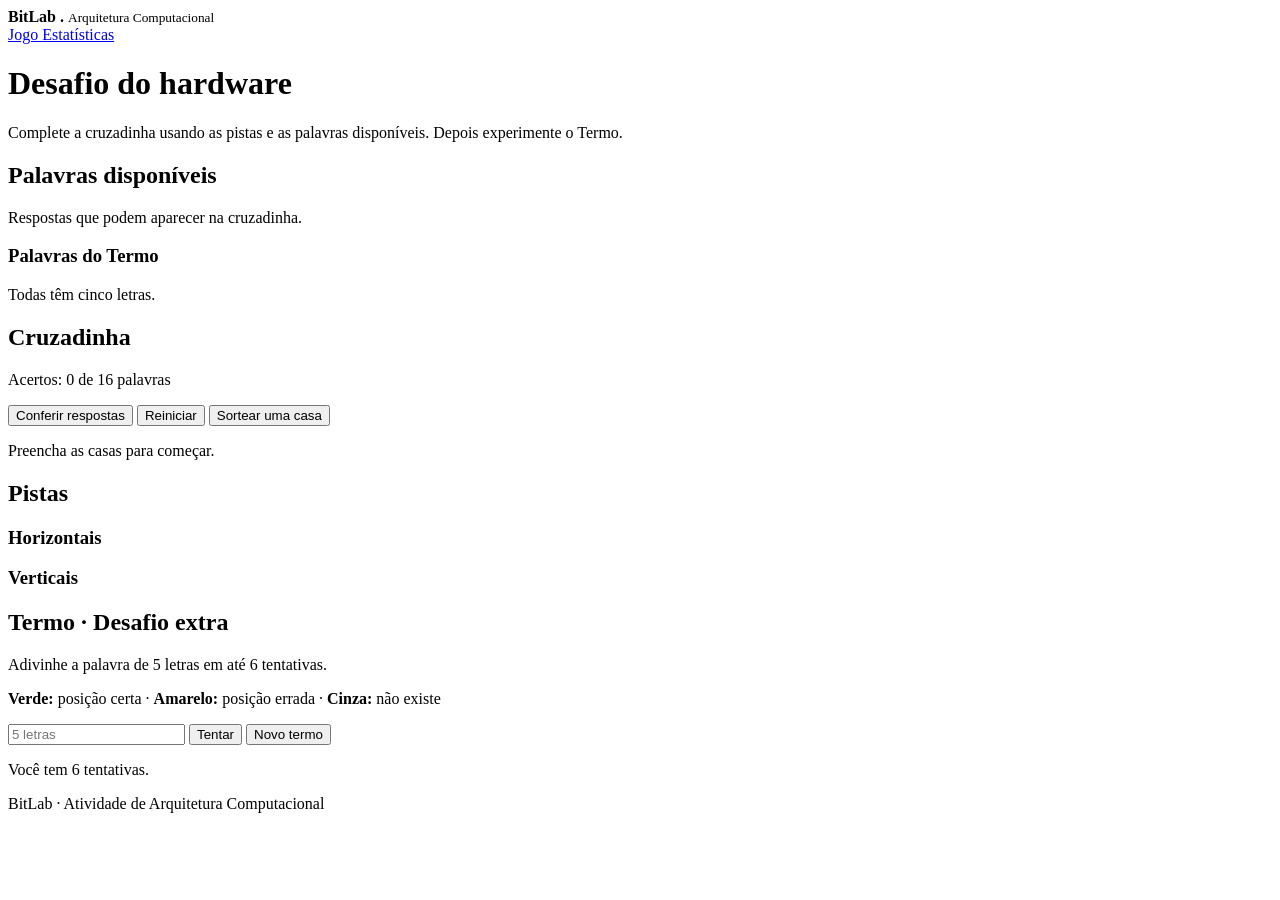
==== index.html @ ca6fa764 "adicionar arquivos" ====
<!DOCTYPE html>
<html lang="pt-br">
 <head>
  <meta charset="utf-8"/>
  <meta content="width=device-width, initial-scale=1.0" name="viewport"/>
  <title>
   BitLab | Arquitetura Computacional
  </title>
  <link href="https://fonts.googleapis.com" rel="preconnect"/>
  <link crossorigin="" href="https://fonts.gstatic.com" rel="preconnect"/>
  <link href="https://fonts.googleapis.com/css2?family=Outfit:wght@400;500;600;700;800&amp;display=swap" rel="stylesheet"/>
  <link href="css/style.css" rel="stylesheet"/>
 </head>
 <body>
  <header class="navbar">
   <div class="navbar-conteudo">
    <div class="marca">
     <strong>
      BitLab
      <span>
       .
      </span>
     </strong>
     <small>
      Arquitetura Computacional
     </small>
    </div>
    <nav aria-label="Navegação principal">
     <a class="ativo" href="index.html">
      Jogo
     </a>
     <a href="estatisticas.html">
      Estatísticas
     </a>
    </nav>
   </div>
  </header>
  <main>
   <div class="introducao">
    <h1>
     Desafio do hardware
    </h1>
    <p>
     Complete a cruzadinha usando as pistas e as palavras disponíveis. Depois experimente o Termo.
    </p>
   </div>
   <div class="layout-jogo">
    <aside class="painel lista-lateral">
     <h2>
      Palavras disponíveis
     </h2>
     <p>
      Respostas que podem aparecer na cruzadinha.
     </p>
     <div id="div_palavras">
     </div>
     <h3>
      Palavras do Termo
     </h3>
     <p>
      Todas têm cinco letras.
     </p>
     <div id="div_palavras_termo">
     </div>
    </aside>
    <div class="conteudo-principal">
     <div class="jogo">
      <section class="painel tabuleiro-painel">
       <div class="titulo-tabuleiro">
        <h2>
         Cruzadinha
        </h2>
        <p id="div_contador">
         Acertos: 0 de 16 palavras
        </p>
       </div>
       <div class="area-tabuleiro">
        <div id="div_tabuleiro">
        </div>
       </div>
       <div class="botoes">
        <button onclick="conferir()">
         Conferir respostas
        </button>
        <button class="botao-secundario" onclick="iniciar()">
         Reiniciar
        </button>
        <button class="botao-secundario" onclick="sortearCasa()">
         Sortear uma casa
        </button>
       </div>
       <p id="div_mensagem">
        Preencha as casas para começar.
       </p>
      </section>
      <section class="painel pistas">
       <h2>
        Pistas
       </h2>
       <h3>
        Horizontais
       </h3>
       <div id="div_horizontais">
       </div>
       <h3>
        Verticais
       </h3>
       <div id="div_verticais">
       </div>
      </section>
     </div>
     <section class="painel jogo-termo">
      <div>
       <h2>
        Termo
        <span>
         · Desafio extra
        </span>
       </h2>
       <p>
        Adivinhe a palavra de 5 letras em até 6 tentativas.
       </p>
       <p class="legenda-termo">
        <b>
         Verde:
        </b>
        posição certa ·
        <b>
         Amarelo:
        </b>
        posição errada ·
        <b>
         Cinza:
        </b>
        não existe
       </p>
       <div class="entrada-termo">
        <input aria-label="Digite uma palavra com cinco letras" autocomplete="off" id="ipt_termo" maxlength="5" onkeydown="if (event.key == 'Enter') tentarTermo()" placeholder="5 letras" type="text"/>
        <button onclick="tentarTermo()">
         Tentar
        </button>
        <button class="botao-secundario" onclick="iniciarTermo()">
         Novo termo
        </button>
       </div>
       <p id="div_aviso_termo">
        Você tem 6 tentativas.
       </p>
      </div>
      <div id="div_grade_termo">
      </div>
     </section>
    </div>
   </div>
   <footer>
    BitLab · Atividade de Arquitetura Computacional
   </footer>
  </main>
  <script src="javascript/script.js"></script>
 </body>
</html>
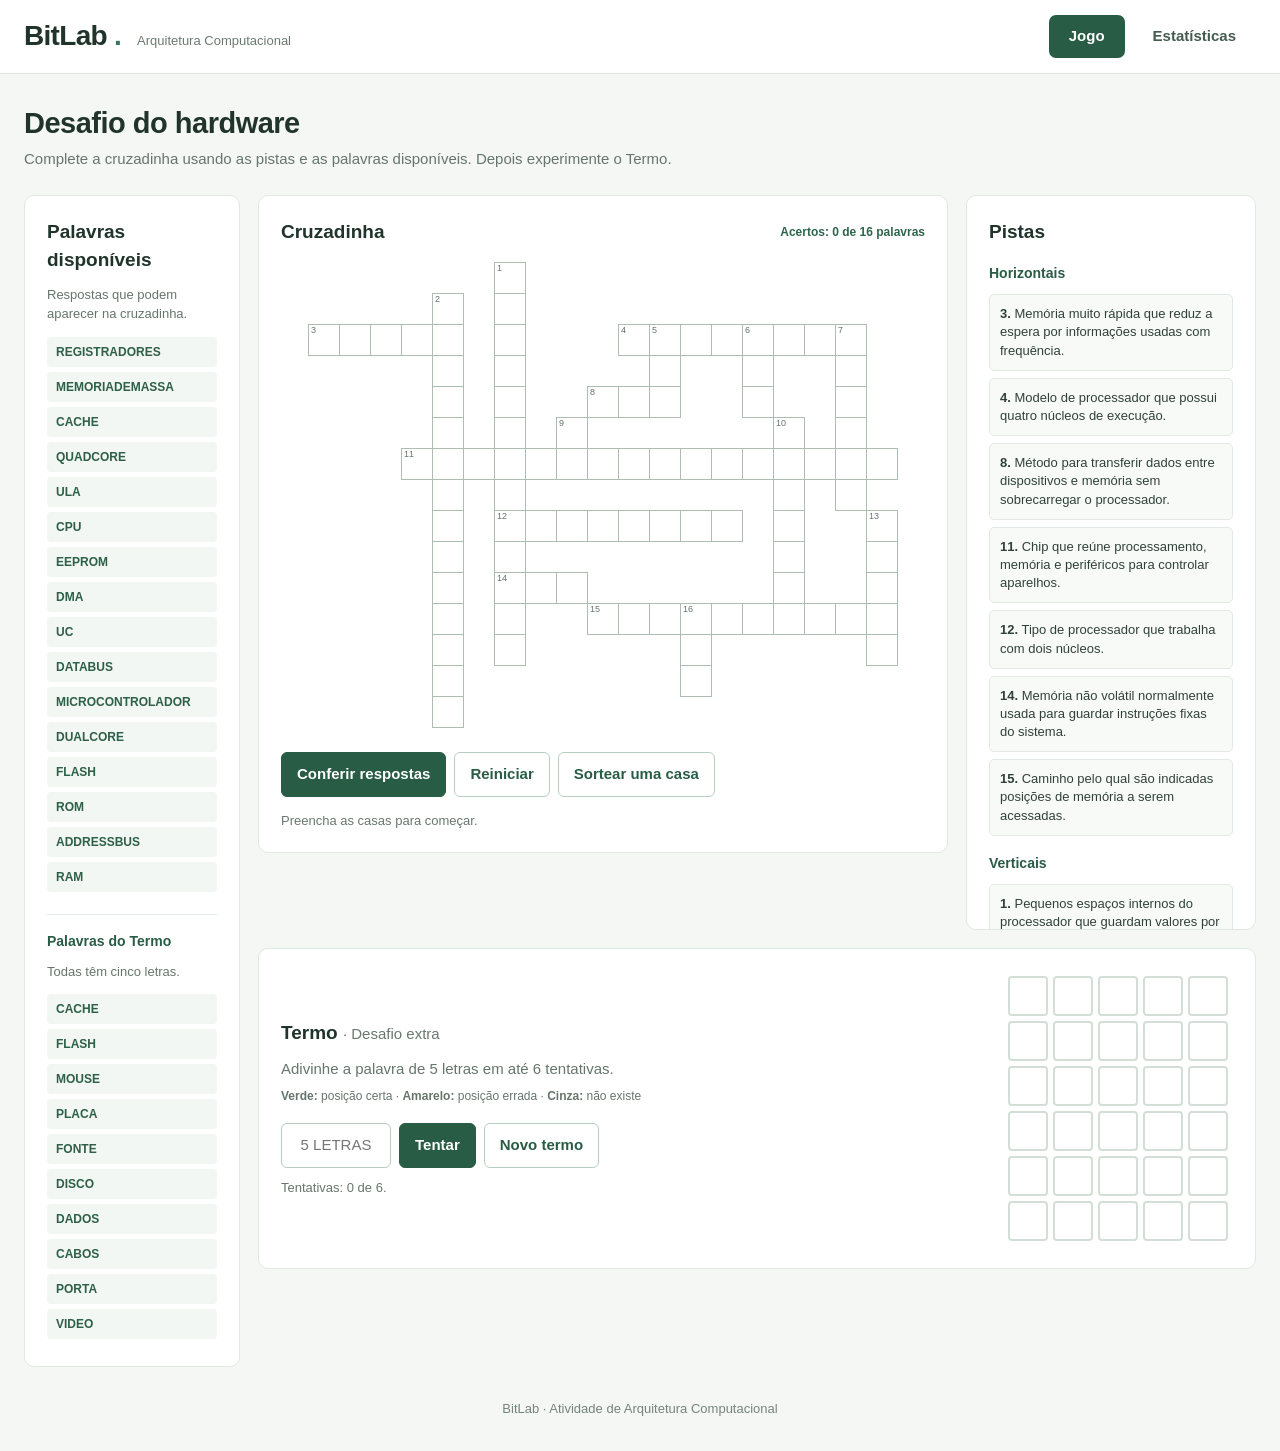
==== commit 0f4d2cf6: "fix" ====
--- a/index.html
+++ b/index.html
@@ -52,7 +52,7 @@
      <p>
       Respostas que podem aparecer na cruzadinha.
      </p>
-     <div id="div_palavras">
+     <div id="palavras">
      </div>
      <h3>
       Palavras do Termo
@@ -60,7 +60,7 @@
      <p>
       Todas têm cinco letras.
      </p>
-     <div id="div_palavras_termo">
+     <div id="palavras_termo">
      </div>
     </aside>
     <div class="conteudo-principal">
@@ -70,12 +70,12 @@
         <h2>
          Cruzadinha
         </h2>
-        <p id="div_contador">
+        <p id="contador">
          Acertos: 0 de 16 palavras
         </p>
        </div>
        <div class="area-tabuleiro">
-        <div id="div_tabuleiro">
+        <div id="tabuleiro">
         </div>
        </div>
        <div class="botoes">
@@ -89,7 +89,7 @@
          Sortear uma casa
         </button>
        </div>
-       <p id="div_mensagem">
+       <p id="aviso">
         Preencha as casas para começar.
        </p>
       </section>
@@ -100,12 +100,12 @@
        <h3>
         Horizontais
        </h3>
-       <div id="div_horizontais">
+       <div id="horizontais">
        </div>
        <h3>
         Verticais
        </h3>
-       <div id="div_verticais">
+       <div id="verticais">
        </div>
       </section>
      </div>
@@ -143,11 +143,11 @@
          Novo termo
         </button>
        </div>
-       <p id="div_aviso_termo">
+       <p id="aviso_termo">
         Você tem 6 tentativas.
        </p>
       </div>
-      <div id="div_grade_termo">
+      <div id="termo">
       </div>
      </section>
     </div>
--- a/css/style.css
+++ b/css/style.css
@@ -0,0 +1,164 @@
+* { box-sizing: border-box; }
+body {
+    margin: 0;
+    background: #f5f7f5;
+    color: #20342b;
+    font-family: 'Outfit', 'Segoe UI', sans-serif;
+    font-size: 15px;
+    line-height: 1.5;
+}
+.navbar { background: white; border-bottom: 1px solid #e0e8e3; }
+.navbar-conteudo {
+    max-width: 1390px;
+    min-width: 1190px;
+    padding: 15px 24px;
+    margin: auto;
+    display: flex;
+    justify-content: space-between;
+    align-items: center;
+}
+.marca { display: flex; align-items: baseline; gap: 16px; }
+.marca strong { font-size: 28px; line-height: 1.1; letter-spacing: -0.7px; }
+.marca strong span { color: #36785b; }
+.marca small { color: #6b7a70; font-size: 13px; }
+nav { display: flex; gap: 8px; }
+nav a {
+    border: 0;
+    border-radius: 7px;
+    padding: 10px 20px;
+    background: transparent;
+    color: #455b4d;
+    font-weight: 600;
+}
+nav a:hover { background: #edf4ef; }
+main { max-width: 1390px; min-width: 1190px; margin: 32px auto; padding: 0 24px; }
+h1, h2, h3, p { margin-top: 0; }
+h1 { font-size: 29px; line-height: 1.2; margin-bottom: 8px; letter-spacing: -0.5px; }
+h2 { font-size: 19px; margin-bottom: 10px; }
+h3 { font-size: 14px; margin: 22px 0 10px; color: #285c45; }
+.introducao { margin-bottom: 24px; }
+.introducao p { color: #66766c; margin-bottom: 0; }
+.painel { background: white; border: 1px solid #dfe8e1; border-radius: 10px; padding: 22px; }
+.layout-jogo { display: grid; grid-template-columns: 216px minmax(0, 1fr); gap: 18px; align-items: start; }
+.conteudo-principal { min-width: 0; }
+.jogo { display: grid; grid-template-columns: minmax(605px, 1fr) 290px; gap: 18px; align-items: start; }
+.lista-lateral p { font-size: 13px; color: #66766c; margin-bottom: 13px; }
+.lista-lateral h3 { padding-top: 16px; border-top: 1px solid #e6ece8; }
+.palavra-disponivel {
+    display: block;
+    padding: 6px 9px;
+    margin-bottom: 5px;
+    background: #f3f7f4;
+    color: #2d6047;
+    border-radius: 4px;
+    font-size: 12px;
+    font-weight: 600;
+    overflow-wrap: anywhere;
+}
+.titulo-tabuleiro { display: flex; align-items: center; justify-content: space-between; gap: 8px; }
+#contador { color: #2e664b; font-size: 12px; font-weight: 700; margin: 0 0 10px; }
+.area-tabuleiro { overflow-x: auto; padding: 6px 0; }
+.tabuleiro { border-collapse: collapse; margin: auto; }
+.tabuleiro td { width: 30px; height: 30px; padding: 0; }
+.casa { position: relative; background: white; border: 1px solid #adbdb2; }
+.vazia { border: 0; }
+.numero { position: absolute; top: 1px; left: 2px; font: 9px Arial, sans-serif; color: #63736a; line-height: 1; }
+.letra {
+    display: block;
+    width: 30px;
+    height: 30px;
+    border: 0;
+    padding: 8px 0 0;
+    background: transparent;
+    font: bold 16px 'Outfit', sans-serif;
+    text-align: center;
+    text-transform: uppercase;
+    color: #20342b;
+}
+button { cursor: pointer; font: inherit; }
+button:focus-visible, input:focus-visible { outline: 2px solid #438b66; outline-offset: 2px; }
+.botoes, .entrada-termo { display: flex; align-items: center; gap: 8px; margin-top: 18px; }
+.botoes button, .entrada-termo button {
+    padding: 10px 15px;
+    background: #285c45;
+    border: 1px solid #285c45;
+    color: white;
+    border-radius: 6px;
+    font-weight: 600;
+}
+.botoes button:hover, .entrada-termo button:hover { background: #1d4633; }
+.botoes .botao-secundario, .entrada-termo .botao-secundario { color: #285c45; background: white; border-color: #b7cfc0; }
+.botoes .botao-secundario:hover, .entrada-termo .botao-secundario:hover { background: #edf4ef; }
+#aviso { margin: 14px 0 0; color: #68786d; font-size: 13px; }
+.pistas { max-height: 735px; overflow-y: auto; }
+.pistas h3 { margin-top: 17px; }
+.pista {
+    display: block;
+    width: 100%;
+    margin-bottom: 7px;
+    padding: 10px;
+    background: #f8faf8;
+    color: #304237;
+    border: 1px solid #e2e9e3;
+    border-radius: 5px;
+    text-align: left;
+    line-height: 1.4;
+    font-size: 13px;
+}
+.resultado { font-weight: 700; color: #2d684a; }
+.jogo-termo { margin-top: 18px; display: flex; justify-content: space-between; align-items: center; gap: 30px; }
+.jogo-termo h2 span { font-weight: 400; font-size: 15px; color: #68786d; }
+.jogo-termo p { color: #66766c; margin-bottom: 7px; }
+.jogo-termo .legenda-termo { font-size: 12px; }
+.entrada-termo { flex-wrap: wrap; }
+.entrada-termo input {
+    width: 110px;
+    padding: 10px;
+    text-transform: uppercase;
+    text-align: center;
+    border: 1px solid #b9cbbf;
+    border-radius: 6px;
+    font: inherit;
+}
+#aviso_termo { font-size: 13px; margin: 10px 0 0; }
+.grade-termo { margin: auto; border-spacing: 5px; }
+.quadrado-termo { width: 40px; height: 40px; text-align: center; border: 2px solid #d3dfd6; border-radius: 4px; font-size: 21px; font-weight: bold; }
+.resumo-stats { display: grid; grid-template-columns: repeat(4, 1fr); gap: 16px; margin-bottom: 20px; }
+.dado-stat { background: white; border: 1px solid #dfe8e1; border-radius: 10px; padding: 22px; }
+.dado-stat span { display: block; color: #66766c; font-size: 14px; }
+.dado-stat strong { display: block; color: #285c45; font-size: 34px; line-height: 1.2; margin-top: 8px; }
+.painel-grafico h2 { margin-bottom: 5px; }
+.painel-grafico > p { color: #66766c; }
+.area-grafico { max-width: 950px; height: 320px; margin: 20px auto; }
+.area-grafico canvas { width: 100% !important; height: 100% !important; }
+#aviso_grafico { font-size: 13px; margin: 0; }
+footer { margin: 32px auto 24px; text-align: center; color: #75847a; font-size: 13px; }
+
+.painel-nivel { margin-bottom: 20px; }
+.nivel-topo { display: flex; justify-content: space-between; align-items: center; gap: 24px; margin-bottom: 14px; }
+.rotulo-nivel { font-size: 13px; color: #66766c; margin: 0 0 3px; }
+.painel-nivel h2 { font-size: 24px; margin: 0; }
+.numero-xp { text-align: right; }
+.numero-xp strong { display: block; color: #285c45; font-size: 25px; line-height: 1.2; }
+.numero-xp span { color: #52695a; font-size: 13px; }
+.barra-progresso { width: 100%; height: 12px; background: #e7efe9; border-radius: 10px; overflow: hidden; }
+.barra-progresso div { height: 100%; width: 0; background: #367b54; border-radius: 10px; }
+.explicacao-xp { margin: 12px 0 0; color: #52695a; font-size: 13px; }
+.dado-stat small { display: block; color: #65766b; font-size: 12px; margin-top: 4px; }
+.stats-detalhes { display: grid; grid-template-columns: 1.5fr 1fr; gap: 18px; align-items: stretch; }
+.painel-missao h2 { margin-bottom: 18px; }
+.painel-missao strong { display: block; font-size: 19px; margin-bottom: 10px; }
+#stat_meta_contador { font-size: 13px; font-weight: 600; color: #285c45; margin-bottom: 8px; }
+.barra-meta { height: 9px; }
+.painel-missao h3 { margin-top: 28px; font-size: 16px; color: #20342b; }
+#stat_resumo { color: #52695a; line-height: 1.9; }
+.aviso-salvo { color: #66766c; font-size: 12px; margin-top: 18px; }
+.botao-limpar { border: 1px solid #b7cfc0; background: white; padding: 9px 12px; color: #285c45; border-radius: 6px; font-size: 13px; }
+.botao-limpar:hover { background: #edf4ef; }
+
+nav a { display: inline-block; text-decoration: none; }
+nav a.ativo, nav a.ativo:hover { background: #285c45; color: white; }
+nav a:focus-visible { outline: 2px solid #438b66; outline-offset: 2px; }
+.quadrado-termo.verde { background: #558f63; border-color: #558f63; color: white; }
+.quadrado-termo.amarelo { background: #b69a38; border-color: #b69a38; color: white; }
+.quadrado-termo.cinza { background: #727e75; border-color: #727e75; color: white; }
